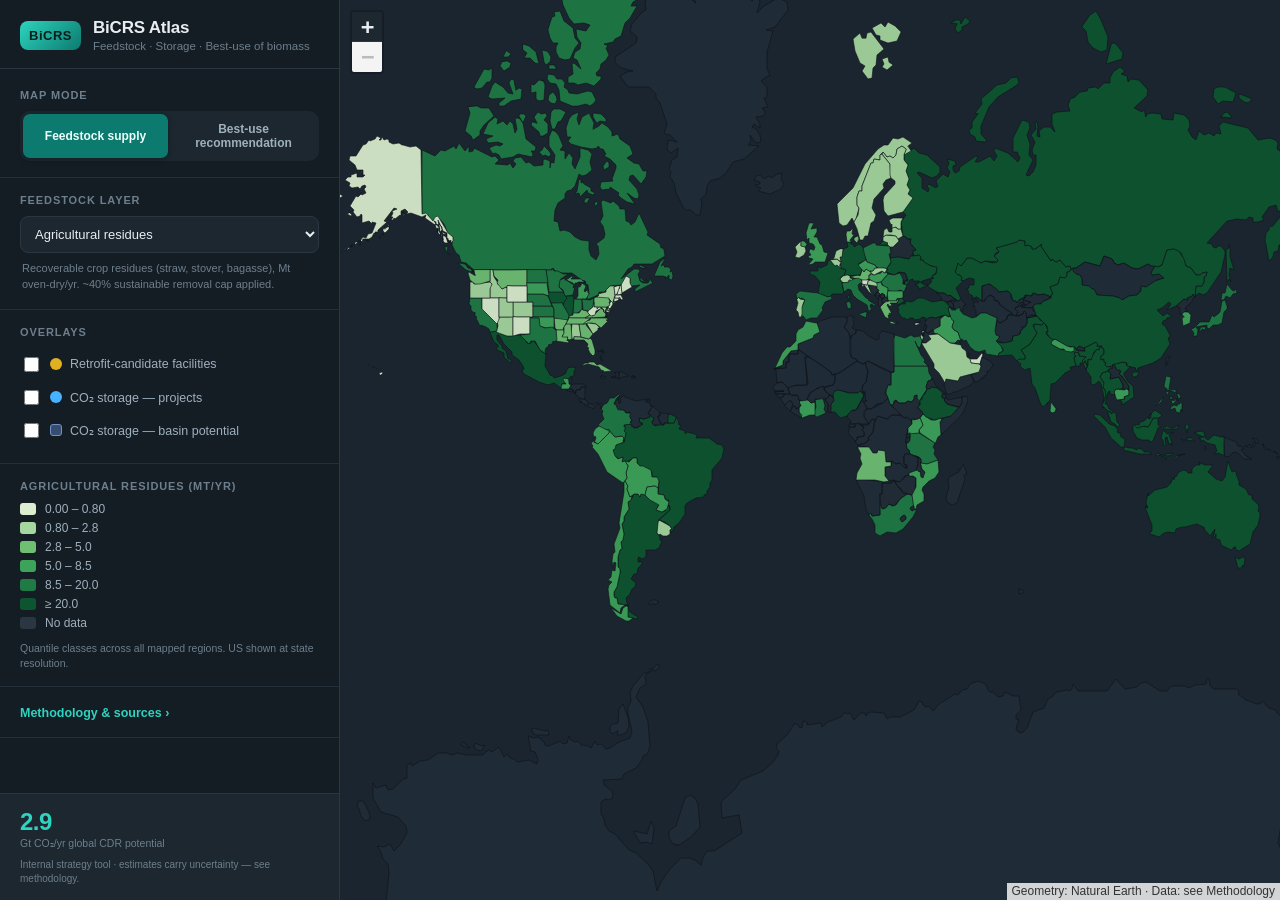
==== src/index.html @ 42951a10 "Initial commit: BiCRS Atlas — feedstock, storage & best-use map Interactive browser map overlaying b" ====
<!DOCTYPE html>
<html lang="en">
<head>
  <meta charset="utf-8" />
  <meta name="viewport" content="width=device-width, initial-scale=1.0" />
  <title>BiCRS Atlas — Feedstock, Storage & Best-Use Map</title>
  <link rel="stylesheet" href="vendor/leaflet.css" />
  <link rel="stylesheet" href="styles.css" />
</head>
<body>
  <!-- Sidebar: controls -->
  <aside id="sidebar">
    <header class="brand">
      <div class="brand-mark">BiCRS</div>
      <div class="brand-text">
        <h1>BiCRS Atlas</h1>
        <p>Feedstock · Storage · Best-use of biomass</p>
      </div>
    </header>

    <div class="panel-scroll">
      <section class="control-group">
        <h2>Map mode</h2>
        <div class="seg" id="mode-seg">
          <button class="seg-btn active" data-mode="feedstock">Feedstock supply</button>
          <button class="seg-btn" data-mode="recommendation">Best-use recommendation</button>
        </div>
      </section>

      <section class="control-group" id="feedstock-controls">
        <h2>Feedstock layer</h2>
        <select id="feedstock-select">
          <option value="ag_residues_odt_mt">Agricultural residues</option>
          <option value="forestry_residues_odt_mt">Forestry residues</option>
          <option value="msw_biogenic_mt">Municipal solid waste (biogenic)</option>
          <option value="animal_manure_odt_mt">Animal manure</option>
          <option value="human_wwtp_odt_mt">Human / WWTP biosolids</option>
        </select>
        <p class="hint" id="feedstock-hint"></p>
      </section>

      <section class="control-group">
        <h2>Overlays</h2>
        <label class="chk"><input type="checkbox" id="ov-facilities" /> <span class="sw sw-fac"></span> Retrofit-candidate facilities</label>
        <label class="chk"><input type="checkbox" id="ov-sites" /> <span class="sw sw-site"></span> CO₂ storage — projects</label>
        <label class="chk"><input type="checkbox" id="ov-basins" /> <span class="sw sw-basin"></span> CO₂ storage — basin potential</label>
      </section>

      <section class="control-group">
        <h2 id="legend-title">Legend</h2>
        <div id="legend"></div>
      </section>

      <section class="control-group">
        <button class="link-btn" id="open-method">Methodology &amp; sources ›</button>
      </section>
    </div>

    <footer class="side-foot">
      <div class="stat"><span id="stat-cdr">—</span><label>Gt CO₂/yr global CDR potential</label></div>
      <div class="disclaimer">Internal strategy tool · estimates carry uncertainty — see methodology.</div>
    </footer>
  </aside>

  <!-- Map -->
  <div id="map"></div>

  <!-- Detail panel (slides in on click) -->
  <aside id="detail" class="hidden">
    <button class="detail-close" id="detail-close">×</button>
    <div id="detail-body"></div>
  </aside>

  <!-- Methodology modal -->
  <div id="method-modal" class="modal hidden">
    <div class="modal-card">
      <button class="detail-close" id="method-close">×</button>
      <div id="method-body"></div>
    </div>
  </div>

  <!-- Hover tooltip -->
  <div id="hovertip" class="hovertip hidden"></div>

  <script src="vendor/leaflet.js"></script>
  <script src="../data/geo/geometry.js"></script>
  <script src="data_bundle.js"></script>
  <script src="app.js"></script>
</body>
</html>
---- src/vendor/leaflet.css ----
/* required styles */

.leaflet-pane,
.leaflet-tile,
.leaflet-marker-icon,
.leaflet-marker-shadow,
.leaflet-tile-container,
.leaflet-pane > svg,
.leaflet-pane > canvas,
.leaflet-zoom-box,
.leaflet-image-layer,
.leaflet-layer {
	position: absolute;
	left: 0;
	top: 0;
	}
.leaflet-container {
	overflow: hidden;
	}
.leaflet-tile,
.leaflet-marker-icon,
.leaflet-marker-shadow {
	-webkit-user-select: none;
	   -moz-user-select: none;
	        user-select: none;
	  -webkit-user-drag: none;
	}
/* Prevents IE11 from highlighting tiles in blue */
.leaflet-tile::selection {
	background: transparent;
}
/* Safari renders non-retina tile on retina better with this, but Chrome is worse */
.leaflet-safari .leaflet-tile {
	image-rendering: -webkit-optimize-contrast;
	}
/* hack that prevents hw layers "stretching" when loading new tiles */
.leaflet-safari .leaflet-tile-container {
	width: 1600px;
	height: 1600px;
	-webkit-transform-origin: 0 0;
	}
.leaflet-marker-icon,
.leaflet-marker-shadow {
	display: block;
	}
/* .leaflet-container svg: reset svg max-width decleration shipped in Joomla! (joomla.org) 3.x */
/* .leaflet-container img: map is broken in FF if you have max-width: 100% on tiles */
.leaflet-container .leaflet-overlay-pane svg {
	max-width: none !important;
	max-height: none !important;
	}
.leaflet-container .leaflet-marker-pane img,
.leaflet-container .leaflet-shadow-pane img,
.leaflet-container .leaflet-tile-pane img,
.leaflet-container img.leaflet-image-layer,
.leaflet-container .leaflet-tile {
	max-width: none !important;
	max-height: none !important;
	width: auto;
	padding: 0;
	}

.leaflet-container img.leaflet-tile {
	/* See: https://bugs.chromium.org/p/chromium/issues/detail?id=600120 */
	mix-blend-mode: plus-lighter;
}

.leaflet-container.leaflet-touch-zoom {
	-ms-touch-action: pan-x pan-y;
	touch-action: pan-x pan-y;
	}
.leaflet-container.leaflet-touch-drag {
	-ms-touch-action: pinch-zoom;
	/* Fallback for FF which doesn't support pinch-zoom */
	touch-action: none;
	touch-action: pinch-zoom;
}
.leaflet-container.leaflet-touch-drag.leaflet-touch-zoom {
	-ms-touch-action: none;
	touch-action: none;
}
.leaflet-container {
	-webkit-tap-highlight-color: transparent;
}
.leaflet-container a {
	-webkit-tap-highlight-color: rgba(51, 181, 229, 0.4);
}
.leaflet-tile {
	filter: inherit;
	visibility: hidden;
	}
.leaflet-tile-loaded {
	visibility: inherit;
	}
.leaflet-zoom-box {
	width: 0;
	height: 0;
	-moz-box-sizing: border-box;
	     box-sizing: border-box;
	z-index: 800;
	}
/* workaround for https://bugzilla.mozilla.org/show_bug.cgi?id=888319 */
.leaflet-overlay-pane svg {
	-moz-user-select: none;
	}

.leaflet-pane         { z-index: 400; }

.leaflet-tile-pane    { z-index: 200; }
.leaflet-overlay-pane { z-index: 400; }
.leaflet-shadow-pane  { z-index: 500; }
.leaflet-marker-pane  { z-index: 600; }
.leaflet-tooltip-pane   { z-index: 650; }
.leaflet-popup-pane   { z-index: 700; }

.leaflet-map-pane canvas { z-index: 100; }
.leaflet-map-pane svg    { z-index: 200; }

.leaflet-vml-shape {
	width: 1px;
	height: 1px;
	}
.lvml {
	behavior: url(#default#VML);
	display: inline-block;
	position: absolute;
	}


/* control positioning */

.leaflet-control {
	position: relative;
	z-index: 800;
	pointer-events: visiblePainted; /* IE 9-10 doesn't have auto */
	pointer-events: auto;
	}
.leaflet-top,
.leaflet-bottom {
	position: absolute;
	z-index: 1000;
	pointer-events: none;
	}
.leaflet-top {
	top: 0;
	}
.leaflet-right {
	right: 0;
	}
.leaflet-bottom {
	bottom: 0;
	}
.leaflet-left {
	left: 0;
	}
.leaflet-control {
	float: left;
	clear: both;
	}
.leaflet-right .leaflet-control {
	float: right;
	}
.leaflet-top .leaflet-control {
	margin-top: 10px;
	}
.leaflet-bottom .leaflet-control {
	margin-bottom: 10px;
	}
.leaflet-left .leaflet-control {
	margin-left: 10px;
	}
.leaflet-right .leaflet-control {
	margin-right: 10px;
	}


/* zoom and fade animations */

.leaflet-fade-anim .leaflet-popup {
	opacity: 0;
	-webkit-transition: opacity 0.2s linear;
	   -moz-transition: opacity 0.2s linear;
	        transition: opacity 0.2s linear;
	}
.leaflet-fade-anim .leaflet-map-pane .leaflet-popup {
	opacity: 1;
	}
.leaflet-zoom-animated {
	-webkit-transform-origin: 0 0;
	    -ms-transform-origin: 0 0;
	        transform-origin: 0 0;
	}
svg.leaflet-zoom-animated {
	will-change: transform;
}

.leaflet-zoom-anim .leaflet-zoom-animated {
	-webkit-transition: -webkit-transform 0.25s cubic-bezier(0,0,0.25,1);
	   -moz-transition:    -moz-transform 0.25s cubic-bezier(0,0,0.25,1);
	        transition:         transform 0.25s cubic-bezier(0,0,0.25,1);
	}
.leaflet-zoom-anim .leaflet-tile,
.leaflet-pan-anim .leaflet-tile {
	-webkit-transition: none;
	   -moz-transition: none;
	        transition: none;
	}

.leaflet-zoom-anim .leaflet-zoom-hide {
	visibility: hidden;
	}


/* cursors */

.leaflet-interactive {
	cursor: pointer;
	}
.leaflet-grab {
	cursor: -webkit-grab;
	cursor:    -moz-grab;
	cursor:         grab;
	}
.leaflet-crosshair,
.leaflet-crosshair .leaflet-interactive {
	cursor: crosshair;
	}
.leaflet-popup-pane,
.leaflet-control {
	cursor: auto;
	}
.leaflet-dragging .leaflet-grab,
.leaflet-dragging .leaflet-grab .leaflet-interactive,
.leaflet-dragging .leaflet-marker-draggable {
	cursor: move;
	cursor: -webkit-grabbing;
	cursor:    -moz-grabbing;
	cursor:         grabbing;
	}

/* marker & overlays interactivity */
.leaflet-marker-icon,
.leaflet-marker-shadow,
.leaflet-image-layer,
.leaflet-pane > svg path,
.leaflet-tile-container {
	pointer-events: none;
	}

.leaflet-marker-icon.leaflet-interactive,
.leaflet-image-layer.leaflet-interactive,
.leaflet-pane > svg path.leaflet-interactive,
svg.leaflet-image-layer.leaflet-interactive path {
	pointer-events: visiblePainted; /* IE 9-10 doesn't have auto */
	pointer-events: auto;
	}

/* visual tweaks */

.leaflet-container {
	background: #ddd;
	outline-offset: 1px;
	}
.leaflet-container a {
	color: #0078A8;
	}
.leaflet-zoom-box {
	border: 2px dotted #38f;
	background: rgba(255,255,255,0.5);
	}


/* general typography */
.leaflet-container {
	font-family: "Helvetica Neue", Arial, Helvetica, sans-serif;
	font-size: 12px;
	font-size: 0.75rem;
	line-height: 1.5;
	}


/* general toolbar styles */

.leaflet-bar {
	box-shadow: 0 1px 5px rgba(0,0,0,0.65);
	border-radius: 4px;
	}
.leaflet-bar a {
	background-color: #fff;
	border-bottom: 1px solid #ccc;
	width: 26px;
	height: 26px;
	line-height: 26px;
	display: block;
	text-align: center;
	text-decoration: none;
	color: black;
	}
.leaflet-bar a,
.leaflet-control-layers-toggle {
	background-position: 50% 50%;
	background-repeat: no-repeat;
	display: block;
	}
.leaflet-bar a:hover,
.leaflet-bar a:focus {
	background-color: #f4f4f4;
	}
.leaflet-bar a:first-child {
	border-top-left-radius: 4px;
	border-top-right-radius: 4px;
	}
.leaflet-bar a:last-child {
	border-bottom-left-radius: 4px;
	border-bottom-right-radius: 4px;
	border-bottom: none;
	}
.leaflet-bar a.leaflet-disabled {
	cursor: default;
	background-color: #f4f4f4;
	color: #bbb;
	}

.leaflet-touch .leaflet-bar a {
	width: 30px;
	height: 30px;
	line-height: 30px;
	}
.leaflet-touch .leaflet-bar a:first-child {
	border-top-left-radius: 2px;
	border-top-right-radius: 2px;
	}
.leaflet-touch .leaflet-bar a:last-child {
	border-bottom-left-radius: 2px;
	border-bottom-right-radius: 2px;
	}

/* zoom control */

.leaflet-control-zoom-in,
.leaflet-control-zoom-out {
	font: bold 18px 'Lucida Console', Monaco, monospace;
	text-indent: 1px;
	}

.leaflet-touch .leaflet-control-zoom-in, .leaflet-touch .leaflet-control-zoom-out  {
	font-size: 22px;
	}


/* layers control */

.leaflet-control-layers {
	box-shadow: 0 1px 5px rgba(0,0,0,0.4);
	background: #fff;
	border-radius: 5px;
	}
.leaflet-control-layers-toggle {
	background-image: url(images/layers.png);
	width: 36px;
	height: 36px;
	}
.leaflet-retina .leaflet-control-layers-toggle {
	background-image: url(images/layers-2x.png);
	background-size: 26px 26px;
	}
.leaflet-touch .leaflet-control-layers-toggle {
	width: 44px;
	height: 44px;
	}
.leaflet-control-layers .leaflet-control-layers-list,
.leaflet-control-layers-expanded .leaflet-control-layers-toggle {
	display: none;
	}
.leaflet-control-layers-expanded .leaflet-control-layers-list {
	display: block;
	position: relative;
	}
.leaflet-control-layers-expanded {
	padding: 6px 10px 6px 6px;
	color: #333;
	background: #fff;
	}
.leaflet-control-layers-scrollbar {
	overflow-y: scroll;
	overflow-x: hidden;
	padding-right: 5px;
	}
.leaflet-control-layers-selector {
	margin-top: 2px;
	position: relative;
	top: 1px;
	}
.leaflet-control-layers label {
	display: block;
	font-size: 13px;
	font-size: 1.08333em;
	}
.leaflet-control-layers-separator {
	height: 0;
	border-top: 1px solid #ddd;
	margin: 5px -10px 5px -6px;
	}

/* Default icon URLs */
.leaflet-default-icon-path { /* used only in path-guessing heuristic, see L.Icon.Default */
	background-image: url(images/marker-icon.png);
	}


/* attribution and scale controls */

.leaflet-container .leaflet-control-attribution {
	background: #fff;
	background: rgba(255, 255, 255, 0.8);
	margin: 0;
	}
.leaflet-control-attribution,
.leaflet-control-scale-line {
	padding: 0 5px;
	color: #333;
	line-height: 1.4;
	}
.leaflet-control-attribution a {
	text-decoration: none;
	}
.leaflet-control-attribution a:hover,
.leaflet-control-attribution a:focus {
	text-decoration: underline;
	}
.leaflet-attribution-flag {
	display: inline !important;
	vertical-align: baseline !important;
	width: 1em;
	height: 0.6669em;
	}
.leaflet-left .leaflet-control-scale {
	margin-left: 5px;
	}
.leaflet-bottom .leaflet-control-scale {
	margin-bottom: 5px;
	}
.leaflet-control-scale-line {
	border: 2px solid #777;
	border-top: none;
	line-height: 1.1;
	padding: 2px 5px 1px;
	white-space: nowrap;
	-moz-box-sizing: border-box;
	     box-sizing: border-box;
	background: rgba(255, 255, 255, 0.8);
	text-shadow: 1px 1px #fff;
	}
.leaflet-control-scale-line:not(:first-child) {
	border-top: 2px solid #777;
	border-bottom: none;
	margin-top: -2px;
	}
.leaflet-control-scale-line:not(:first-child):not(:last-child) {
	border-bottom: 2px solid #777;
	}

.leaflet-touch .leaflet-control-attribution,
.leaflet-touch .leaflet-control-layers,
.leaflet-touch .leaflet-bar {
	box-shadow: none;
	}
.leaflet-touch .leaflet-control-layers,
.leaflet-touch .leaflet-bar {
	border: 2px solid rgba(0,0,0,0.2);
	background-clip: padding-box;
	}


/* popup */

.leaflet-popup {
	position: absolute;
	text-align: center;
	margin-bottom: 20px;
	}
.leaflet-popup-content-wrapper {
	padding: 1px;
	text-align: left;
	border-radius: 12px;
	}
.leaflet-popup-content {
	margin: 13px 24px 13px 20px;
	line-height: 1.3;
	font-size: 13px;
	font-size: 1.08333em;
	min-height: 1px;
	}
.leaflet-popup-content p {
	margin: 17px 0;
	margin: 1.3em 0;
	}
.leaflet-popup-tip-container {
	width: 40px;
	height: 20px;
	position: absolute;
	left: 50%;
	margin-top: -1px;
	margin-left: -20px;
	overflow: hidden;
	pointer-events: none;
	}
.leaflet-popup-tip {
	width: 17px;
	height: 17px;
	padding: 1px;

	margin: -10px auto 0;
	pointer-events: auto;

	-webkit-transform: rotate(45deg);
	   -moz-transform: rotate(45deg);
	    -ms-transform: rotate(45deg);
	        transform: rotate(45deg);
	}
.leaflet-popup-content-wrapper,
.leaflet-popup-tip {
	background: white;
	color: #333;
	box-shadow: 0 3px 14px rgba(0,0,0,0.4);
	}
.leaflet-container a.leaflet-popup-close-button {
	position: absolute;
	top: 0;
	right: 0;
	border: none;
	text-align: center;
	width: 24px;
	height: 24px;
	font: 16px/24px Tahoma, Verdana, sans-serif;
	color: #757575;
	text-decoration: none;
	background: transparent;
	}
.leaflet-container a.leaflet-popup-close-button:hover,
.leaflet-container a.leaflet-popup-close-button:focus {
	color: #585858;
	}
.leaflet-popup-scrolled {
	overflow: auto;
	}

.leaflet-oldie .leaflet-popup-content-wrapper {
	-ms-zoom: 1;
	}
.leaflet-oldie .leaflet-popup-tip {
	width: 24px;
	margin: 0 auto;

	-ms-filter: "progid:DXImageTransform.Microsoft.Matrix(M11=0.70710678, M12=0.70710678, M21=-0.70710678, M22=0.70710678)";
	filter: progid:DXImageTransform.Microsoft.Matrix(M11=0.70710678, M12=0.70710678, M21=-0.70710678, M22=0.70710678);
	}

.leaflet-oldie .leaflet-control-zoom,
.leaflet-oldie .leaflet-control-layers,
.leaflet-oldie .leaflet-popup-content-wrapper,
.leaflet-oldie .leaflet-popup-tip {
	border: 1px solid #999;
	}


/* div icon */

.leaflet-div-icon {
	background: #fff;
	border: 1px solid #666;
	}


/* Tooltip */
/* Base styles for the element that has a tooltip */
.leaflet-tooltip {
	position: absolute;
	padding: 6px;
	background-color: #fff;
	border: 1px solid #fff;
	border-radius: 3px;
	color: #222;
	white-space: nowrap;
	-webkit-user-select: none;
	-moz-user-select: none;
	-ms-user-select: none;
	user-select: none;
	pointer-events: none;
	box-shadow: 0 1px 3px rgba(0,0,0,0.4);
	}
.leaflet-tooltip.leaflet-interactive {
	cursor: pointer;
	pointer-events: auto;
	}
.leaflet-tooltip-top:before,
.leaflet-tooltip-bottom:before,
.leaflet-tooltip-left:before,
.leaflet-tooltip-right:before {
	position: absolute;
	pointer-events: none;
	border: 6px solid transparent;
	background: transparent;
	content: "";
	}

/* Directions */

.leaflet-tooltip-bottom {
	margin-top: 6px;
}
.leaflet-tooltip-top {
	margin-top: -6px;
}
.leaflet-tooltip-bottom:before,
.leaflet-tooltip-top:before {
	left: 50%;
	margin-left: -6px;
	}
.leaflet-tooltip-top:before {
	bottom: 0;
	margin-bottom: -12px;
	border-top-color: #fff;
	}
.leaflet-tooltip-bottom:before {
	top: 0;
	margin-top: -12px;
	margin-left: -6px;
	border-bottom-color: #fff;
	}
.leaflet-tooltip-left {
	margin-left: -6px;
}
.leaflet-tooltip-right {
	margin-left: 6px;
}
.leaflet-tooltip-left:before,
.leaflet-tooltip-right:before {
	top: 50%;
	margin-top: -6px;
	}
.leaflet-tooltip-left:before {
	right: 0;
	margin-right: -12px;
	border-left-color: #fff;
	}
.leaflet-tooltip-right:before {
	left: 0;
	margin-left: -12px;
	border-right-color: #fff;
	}

/* Printing */

@media print {
	/* Prevent printers from removing background-images of controls. */
	.leaflet-control {
		-webkit-print-color-adjust: exact;
		print-color-adjust: exact;
		}
	}
---- src/styles.css ----
/* ============================================================
   BiCRS Atlas — design system
   Internal Frontier strategy tool. Clean, data-forward, neutral.
   ============================================================ */
:root {
  --bg: #0e1419;
  --ocean: #1b2530;
  --panel: #141c24;
  --panel-2: #1c2730;
  --line: #2a3742;
  --line-soft: #233039;
  --ink: #e8edf1;
  --ink-2: #9fb0bd;
  --ink-3: #6d7f8c;
  --accent: #2dd4bf;
  --accent-deep: #0d7a6f;
  --land-null: #2a3742;     /* land with no data */
  --shadow: 0 8px 30px rgba(0,0,0,.45);
  --r: 10px;
  --font: -apple-system, BlinkMacSystemFont, "Segoe UI", Roboto, Helvetica, Arial, sans-serif;
  --mono: ui-monospace, "SF Mono", Menlo, Consolas, monospace;
}

* { box-sizing: border-box; }
html, body { height: 100%; margin: 0; }
body {
  font-family: var(--font);
  color: var(--ink);
  background: var(--bg);
  overflow: hidden;
  -webkit-font-smoothing: antialiased;
}

/* ---------- Layout ---------- */
#map {
  position: absolute;
  top: 0; left: 340px; right: 0; bottom: 0;
  background: var(--ocean);
}
#sidebar {
  position: absolute;
  top: 0; left: 0; bottom: 0;
  width: 340px;
  background: var(--panel);
  border-right: 1px solid var(--line);
  display: flex;
  flex-direction: column;
  z-index: 1000;
}
.panel-scroll { flex: 1; overflow-y: auto; padding: 4px 0 14px; }

/* ---------- Brand ---------- */
.brand {
  display: flex; align-items: center; gap: 12px;
  padding: 18px 20px 16px;
  border-bottom: 1px solid var(--line);
}
.brand-mark {
  font-weight: 800; font-size: 13px; letter-spacing: .5px;
  background: linear-gradient(135deg, var(--accent), var(--accent-deep));
  color: #04201d; padding: 7px 9px; border-radius: 8px;
}
.brand-text h1 { font-size: 17px; margin: 0; letter-spacing: -.2px; }
.brand-text p { margin: 2px 0 0; font-size: 11.5px; color: var(--ink-3); }

/* ---------- Control groups ---------- */
.control-group { padding: 16px 20px; border-bottom: 1px solid var(--line-soft); }
.control-group h2 {
  font-size: 11px; text-transform: uppercase; letter-spacing: .9px;
  color: var(--ink-3); margin: 0 0 10px; font-weight: 600;
}

/* segmented control */
.seg { display: flex; background: var(--panel-2); border-radius: var(--r); padding: 3px; gap: 3px; }
.seg-btn {
  flex: 1; border: 0; background: transparent; color: var(--ink-2);
  font-size: 12px; font-weight: 600; padding: 8px 6px; border-radius: 7px;
  cursor: pointer; font-family: var(--font); transition: all .15s;
}
.seg-btn:hover { color: var(--ink); }
.seg-btn.active { background: var(--accent-deep); color: #eafffb; box-shadow: 0 1px 6px rgba(0,0,0,.3); }

select {
  width: 100%; background: var(--panel-2); color: var(--ink);
  border: 1px solid var(--line); border-radius: 8px; padding: 9px 10px;
  font-size: 13px; font-family: var(--font); cursor: pointer;
}
.hint { font-size: 11px; color: var(--ink-3); margin: 8px 2px 0; line-height: 1.45; }

/* checkboxes */
.chk {
  display: flex; align-items: center; gap: 8px; font-size: 12.5px;
  color: var(--ink-2); padding: 6px 0; cursor: pointer;
}
.chk input { accent-color: var(--accent); width: 15px; height: 15px; }
.sw { width: 12px; height: 12px; border-radius: 3px; display: inline-block; }
.sw-fac { background: #e0b020; border-radius: 50%; }
.sw-site { background: #46b3ff; border-radius: 50%; }
.sw-basin { background: rgba(120,170,255,.35); border: 1px solid #6f93c9; }

/* ---------- Legend ---------- */
#legend { display: flex; flex-direction: column; gap: 5px; }
.legend-row { display: flex; align-items: center; gap: 9px; font-size: 12px; color: var(--ink-2); }
.legend-row .box { width: 16px; height: 12px; border-radius: 3px; flex: none; }
.legend-grad { display: flex; height: 12px; border-radius: 3px; overflow: hidden; margin-bottom: 4px; }
.legend-grad span { flex: 1; }
.legend-scale { display: flex; justify-content: space-between; font-size: 10px; color: var(--ink-3); font-family: var(--mono); }
.legend-note { font-size: 10.5px; color: var(--ink-3); margin-top: 6px; line-height: 1.4; }

.link-btn {
  background: none; border: 0; color: var(--accent); font-size: 12.5px;
  cursor: pointer; padding: 0; font-family: var(--font); font-weight: 600;
}
.link-btn:hover { text-decoration: underline; }

/* ---------- Side footer ---------- */
.side-foot { padding: 14px 20px; border-top: 1px solid var(--line); background: var(--panel-2); }
.stat span { font-size: 24px; font-weight: 800; color: var(--accent); letter-spacing: -.5px; }
.stat label { display: block; font-size: 10.5px; color: var(--ink-3); margin-top: 1px; }
.disclaimer { font-size: 10px; color: var(--ink-3); margin-top: 9px; line-height: 1.4; }

/* ---------- Detail panel ---------- */
#detail {
  position: absolute; top: 14px; right: 14px; bottom: 14px; width: 380px;
  background: var(--panel); border: 1px solid var(--line); border-radius: 14px;
  box-shadow: var(--shadow); z-index: 1200; overflow-y: auto; padding: 22px 22px 26px;
  transition: transform .22s ease, opacity .22s ease;
}
#detail.hidden { transform: translateX(20px); opacity: 0; pointer-events: none; }
.detail-close {
  position: absolute; top: 12px; right: 14px; background: var(--panel-2);
  border: 1px solid var(--line); color: var(--ink-2); width: 28px; height: 28px;
  border-radius: 7px; font-size: 18px; line-height: 1; cursor: pointer;
}
.detail-close:hover { color: var(--ink); }

.d-region { font-size: 11px; color: var(--ink-3); text-transform: uppercase; letter-spacing: .8px; }
.d-name { font-size: 21px; font-weight: 800; margin: 2px 0 14px; letter-spacing: -.3px; }

.rec-card { background: var(--panel-2); border: 1px solid var(--line); border-radius: 12px; padding: 14px 15px; margin-bottom: 16px; }
.rec-card .rec-top { display: flex; align-items: center; gap: 10px; margin-bottom: 9px; }
.rec-pill { font-size: 11px; font-weight: 700; padding: 4px 9px; border-radius: 20px; color: #06140f; }
.rec-card h3 { font-size: 15px; margin: 0; }
.rec-meta { display: grid; grid-template-columns: 1fr 1fr; gap: 8px; margin: 10px 0; }
.rec-meta div { background: var(--panel); border-radius: 8px; padding: 8px 9px; }
.rec-meta .k { font-size: 10px; color: var(--ink-3); text-transform: uppercase; letter-spacing: .5px; }
.rec-meta .v { font-size: 14px; font-weight: 700; margin-top: 2px; }
.rationale { font-size: 12.5px; line-height: 1.55; color: var(--ink-2); margin: 4px 0 0; }
.runner { font-size: 11.5px; color: var(--ink-3); margin-top: 9px; }
.caveat, .flag { font-size: 11.5px; line-height: 1.5; padding: 8px 10px; border-radius: 8px; margin-top: 8px; }
.caveat { background: rgba(224,176,32,.08); border: 1px solid rgba(224,176,32,.25); color: #e6c878; }
.flag { background: rgba(255,90,90,.08); border: 1px solid rgba(255,90,90,.28); color: #f3a0a0; }
.caveat::before { content: "⚠ "; }
.flag::before { content: "⛔ "; }

.d-sec-title { font-size: 11px; text-transform: uppercase; letter-spacing: .8px; color: var(--ink-3); margin: 20px 0 8px; font-weight: 600; }
table.feed { width: 100%; border-collapse: collapse; font-size: 12px; }
table.feed td { padding: 7px 4px; border-bottom: 1px solid var(--line-soft); vertical-align: top; }
table.feed td.lab { color: var(--ink-2); }
table.feed td.val { text-align: right; font-weight: 700; font-family: var(--mono); white-space: nowrap; }
.unc { font-size: 10px; color: var(--ink-3); font-weight: 400; }
.src { font-size: 10px; color: var(--ink-3); line-height: 1.4; padding: 2px 4px 9px; border-bottom: 1px solid var(--line-soft); }
.chips { display: flex; flex-wrap: wrap; gap: 6px; margin-top: 4px; }
.chip { font-size: 10.5px; background: var(--panel-2); border: 1px solid var(--line); border-radius: 20px; padding: 3px 9px; color: var(--ink-2); }

/* ---------- Modal ---------- */
.modal { position: absolute; inset: 0; background: rgba(4,8,11,.66); z-index: 2000; display: flex; align-items: center; justify-content: center; }
.modal.hidden { display: none; }
.modal-card { position: relative; width: min(720px, 90vw); max-height: 86vh; overflow-y: auto; background: var(--panel); border: 1px solid var(--line); border-radius: 16px; padding: 30px 34px; box-shadow: var(--shadow); }
.modal-card h2 { margin: 0 0 6px; font-size: 20px; }
.modal-card h3 { font-size: 13px; text-transform: uppercase; letter-spacing: .6px; color: var(--accent); margin: 20px 0 7px; }
.modal-card p, .modal-card li { font-size: 13px; line-height: 1.6; color: var(--ink-2); }
.modal-card code { font-family: var(--mono); font-size: 12px; background: var(--panel-2); padding: 1px 5px; border-radius: 4px; }
.modal-card a { color: var(--accent); }

/* ---------- Hover tooltip ---------- */
.hovertip {
  position: absolute; z-index: 3000; pointer-events: none;
  background: rgba(10,16,20,.95); border: 1px solid var(--line);
  border-radius: 8px; padding: 7px 11px; font-size: 12px; color: var(--ink);
  box-shadow: var(--shadow); transform: translate(-50%, -120%); white-space: nowrap;
}
.hovertip .ht-name { font-weight: 700; }
.hovertip .ht-val { color: var(--accent); font-family: var(--mono); }
.hidden { display: none; }

/* ---------- Leaflet overrides ---------- */
.leaflet-container { background: var(--ocean); font-family: var(--font); }
.leaflet-popup-content-wrapper { background: var(--panel); color: var(--ink); border-radius: 10px; box-shadow: var(--shadow); }
.leaflet-popup-tip { background: var(--panel); }
.leaflet-popup-content { margin: 12px 14px; font-size: 12.5px; line-height: 1.5; }
.leaflet-popup-content b { color: var(--ink); }
.leaflet-bar a { background: var(--panel-2); color: var(--ink); border-bottom-color: var(--line); }
.leaflet-bar a:hover { background: var(--line); }
.pop-src { font-size: 10px; color: var(--ink-3); margin-top: 5px; }

@media (max-width: 760px) {
  #sidebar { width: 100%; height: 46%; bottom: auto; }
  #map { left: 0; top: 46%; }
  #detail { width: auto; left: 14px; }
}
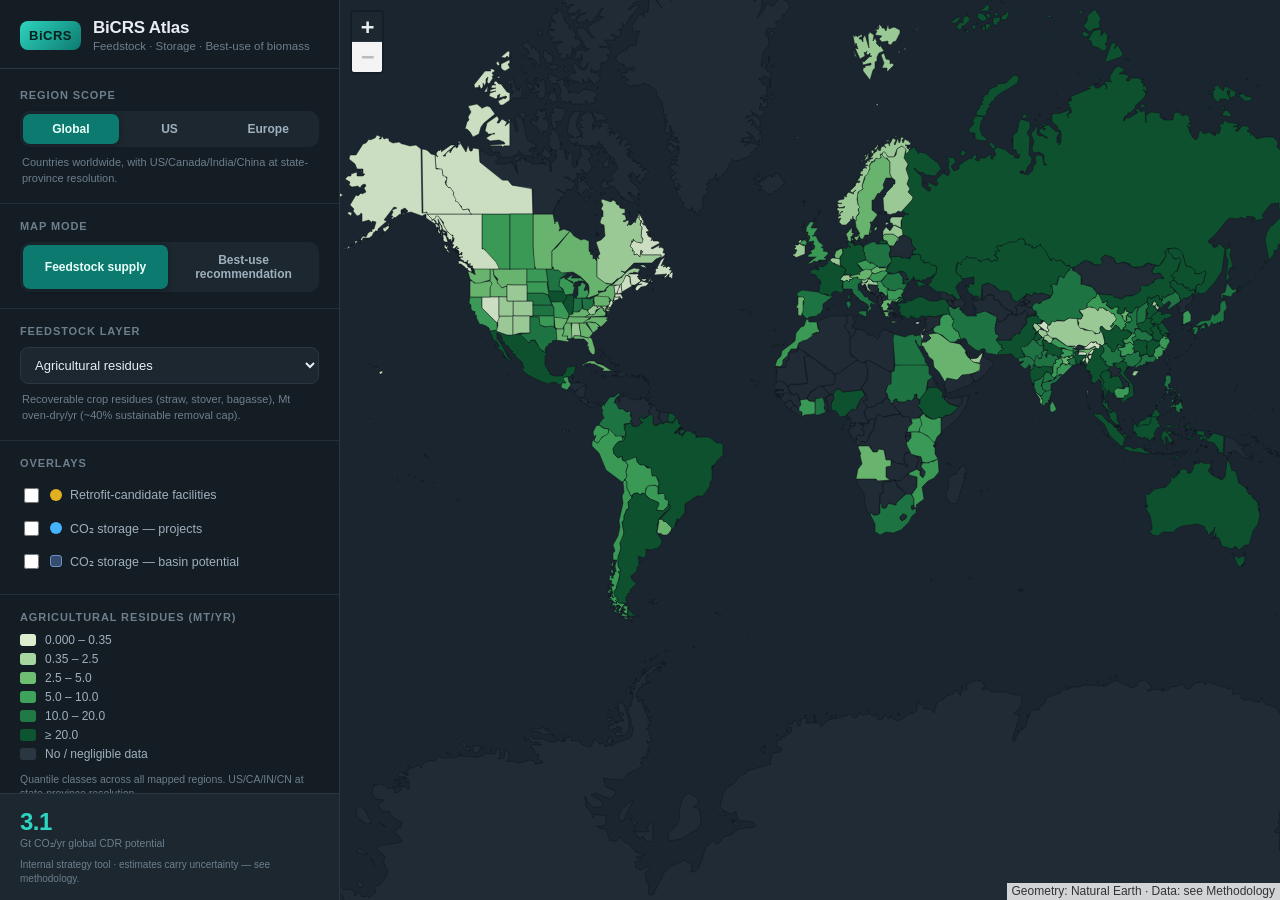
==== commit b7ecd791: "Integrate US + EU detail maps into one app with a scope switcher Unifies the three standalone maps (" ====
--- a/src/index.html
+++ b/src/index.html
@@ -20,6 +20,16 @@
 
     <div class="panel-scroll">
       <section class="control-group">
+        <h2>Region scope</h2>
+        <div class="seg" id="scope-seg">
+          <button class="seg-btn active" data-scope="global">Global</button>
+          <button class="seg-btn" data-scope="us">US</button>
+          <button class="seg-btn" data-scope="eu">Europe</button>
+        </div>
+        <p class="hint" id="scope-hint"></p>
+      </section>
+
+      <section class="control-group">
         <h2>Map mode</h2>
         <div class="seg" id="mode-seg">
           <button class="seg-btn active" data-mode="feedstock">Feedstock supply</button>
@@ -30,20 +40,18 @@
       <section class="control-group" id="feedstock-controls">
         <h2>Feedstock layer</h2>
         <select id="feedstock-select">
-          <option value="ag_residues_odt_mt">Agricultural residues</option>
-          <option value="forestry_residues_odt_mt">Forestry residues</option>
-          <option value="msw_biogenic_mt">Municipal solid waste (biogenic)</option>
-          <option value="animal_manure_odt_mt">Animal manure</option>
-          <option value="human_wwtp_odt_mt">Human / WWTP biosolids</option>
+          <option value="ag">Agricultural residues</option>
+          <option value="forestry">Forestry residues</option>
+          <option value="msw_biogenic">Municipal solid waste (biogenic)</option>
+          <option value="manure">Animal manure</option>
+          <option value="wwtp">Human / WWTP biosolids</option>
         </select>
         <p class="hint" id="feedstock-hint"></p>
       </section>
 
       <section class="control-group">
         <h2>Overlays</h2>
-        <label class="chk"><input type="checkbox" id="ov-facilities" /> <span class="sw sw-fac"></span> Retrofit-candidate facilities</label>
-        <label class="chk"><input type="checkbox" id="ov-sites" /> <span class="sw sw-site"></span> CO₂ storage — projects</label>
-        <label class="chk"><input type="checkbox" id="ov-basins" /> <span class="sw sw-basin"></span> CO₂ storage — basin potential</label>
+        <div id="overlay-list"></div>
       </section>
 
       <section class="control-group">
@@ -57,7 +65,7 @@
     </div>
 
     <footer class="side-foot">
-      <div class="stat"><span id="stat-cdr">—</span><label>Gt CO₂/yr global CDR potential</label></div>
+      <div class="stat"><span id="stat-cdr">—</span><label id="stat-label">Gt CO₂/yr global CDR potential</label></div>
       <div class="disclaimer">Internal strategy tool · estimates carry uncertainty — see methodology.</div>
     </footer>
   </aside>
@@ -83,6 +91,7 @@
   <div id="hovertip" class="hovertip hidden"></div>
 
   <script src="vendor/leaflet.js"></script>
+  <!-- Global scope preloaded; US/EU scope bundles are lazy-loaded by app.js on first switch. -->
   <script src="../data/geo/geometry.js"></script>
   <script src="data_bundle.js"></script>
   <script src="app.js"></script>
--- a/src/styles.css
+++ b/src/styles.css
@@ -97,6 +97,19 @@
 .sw-fac { background: #e0b020; border-radius: 50%; }
 .sw-site { background: #46b3ff; border-radius: 50%; }
 .sw-basin { background: rgba(120,170,255,.35); border: 1px solid #6f93c9; }
+/* US/EU detail-scope overlay swatches */
+.sw-wwtp  { background: #5bb0c7; border-radius: 50%; }
+.sw-proj  { background: #46b3ff; border-radius: 50%; }
+.sw-well6 { background: #46b3ff; }
+.sw-well5 { background: #c97be0; }
+.sw-form  { background: rgba(122,166,255,.5); border: 1px solid #6f93c9; }
+
+/* Region storage/density metrics grid (US/EU detail panels) */
+.d-metrics { display: grid; grid-template-columns: 1fr 1fr; gap: 8px; margin: 10px 0; }
+.d-metrics > div { background: var(--panel-2); border: 1px solid var(--line); border-radius: 8px; padding: 7px 9px; }
+.d-metrics .k { color: var(--ink-3); font-size: 10px; text-transform: uppercase; letter-spacing: .04em; }
+.d-metrics .v { font-size: 13px; margin-top: 2px; }
+.lowsup { color: #e6c06a; }
 
 /* ---------- Legend ---------- */
 #legend { display: flex; flex-direction: column; gap: 5px; }
@@ -153,6 +166,38 @@
 .caveat::before { content: "⚠ "; }
 .flag::before { content: "⛔ "; }
 
+/* ---------- Feedstock bar chart ---------- */
+.chart-card { background: var(--panel-2); border: 1px solid var(--line); border-radius: 12px; padding: 14px 15px; margin-bottom: 16px; }
+.chart-title { font-size: 14px; font-weight: 700; }
+.chart-sub { font-size: 10.5px; color: var(--ink-3); margin: 2px 0 12px; line-height: 1.4; }
+.bar-row { display: grid; grid-template-columns: 92px 1fr 48px; align-items: center; gap: 8px; margin-bottom: 7px; }
+.bar-label { font-size: 11px; color: var(--ink-2); line-height: 1.15; }
+.bar-track { background: var(--panel); border-radius: 5px; height: 16px; overflow: hidden; }
+.bar-fill { height: 100%; border-radius: 5px; min-width: 3px; transition: width .3s; }
+.bar-val { font-size: 11px; font-family: var(--mono); text-align: right; color: var(--ink); }
+.chart-total { font-size: 11.5px; color: var(--ink-2); margin-top: 10px; padding-top: 9px; border-top: 1px solid var(--line-soft); }
+.chart-total b { color: var(--accent); }
+
+/* ---------- Ranked CDR options ---------- */
+.rank-item { background: var(--panel-2); border: 1px solid var(--line); border-radius: 10px; padding: 11px 12px; margin-bottom: 9px; }
+.rank-head { display: flex; align-items: center; gap: 9px; }
+.rank-num { width: 20px; height: 20px; border-radius: 6px; color: #06140f; font-size: 11px; font-weight: 800; display: flex; align-items: center; justify-content: center; flex: none; }
+.rank-name { font-size: 13.5px; font-weight: 700; flex: 1; }
+.rank-badge { font-size: 9.5px; font-weight: 700; text-transform: uppercase; letter-spacing: .4px; padding: 3px 7px; border-radius: 20px; white-space: nowrap; }
+.rk-recommended { background: var(--accent-deep); color: #eafffb; }
+.rk-runnerup { background: #2c5a6e; color: #d6f0fb; }
+.rk-strongfit { background: #2c4a36; color: #b9e6c8; }
+.rk-possible { background: #4a4630; color: #e6dca0; }
+.rk-poorfit { background: #3a2a2a; color: #d8a8a8; }
+.rank-meta { font-size: 11px; color: var(--ink-3); font-family: var(--mono); margin: 7px 0 8px; }
+.rank-pc { display: grid; grid-template-columns: 1fr; gap: 4px; }
+.rank-pc ul { margin: 0; padding: 0; list-style: none; }
+.rank-pc li { font-size: 11px; line-height: 1.45; padding: 1px 0 1px 16px; position: relative; }
+.pc-pros li { color: #a7d8b5; }
+.pc-pros li::before { content: "+"; position: absolute; left: 3px; color: #5fb87a; font-weight: 700; }
+.pc-cons li { color: #d6a8a8; }
+.pc-cons li::before { content: "–"; position: absolute; left: 3px; color: #c97b7b; font-weight: 700; }
+
 .d-sec-title { font-size: 11px; text-transform: uppercase; letter-spacing: .8px; color: var(--ink-3); margin: 20px 0 8px; font-weight: 600; }
 table.feed { width: 100%; border-collapse: collapse; font-size: 12px; }
 table.feed td { padding: 7px 4px; border-bottom: 1px solid var(--line-soft); vertical-align: top; }
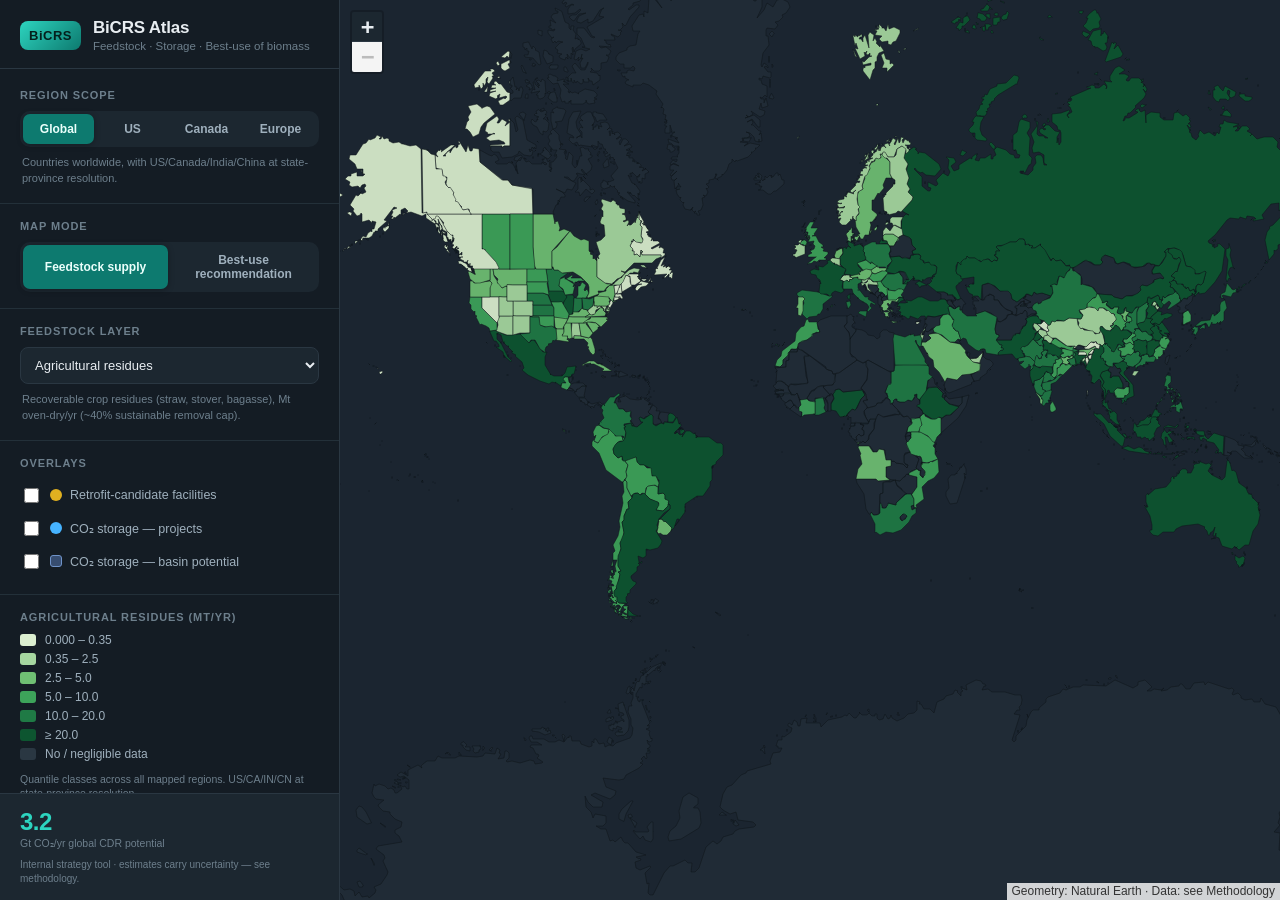
==== commit 8587edc2: "Add Canada census-division scope (county-equivalent) to the Atlas A fourth subnational scope mirrori" ====
--- a/src/index.html
+++ b/src/index.html
@@ -24,6 +24,7 @@
         <div class="seg" id="scope-seg">
           <button class="seg-btn active" data-scope="global">Global</button>
           <button class="seg-btn" data-scope="us">US</button>
+          <button class="seg-btn" data-scope="ca">Canada</button>
           <button class="seg-btn" data-scope="eu">Europe</button>
         </div>
         <p class="hint" id="scope-hint"></p>
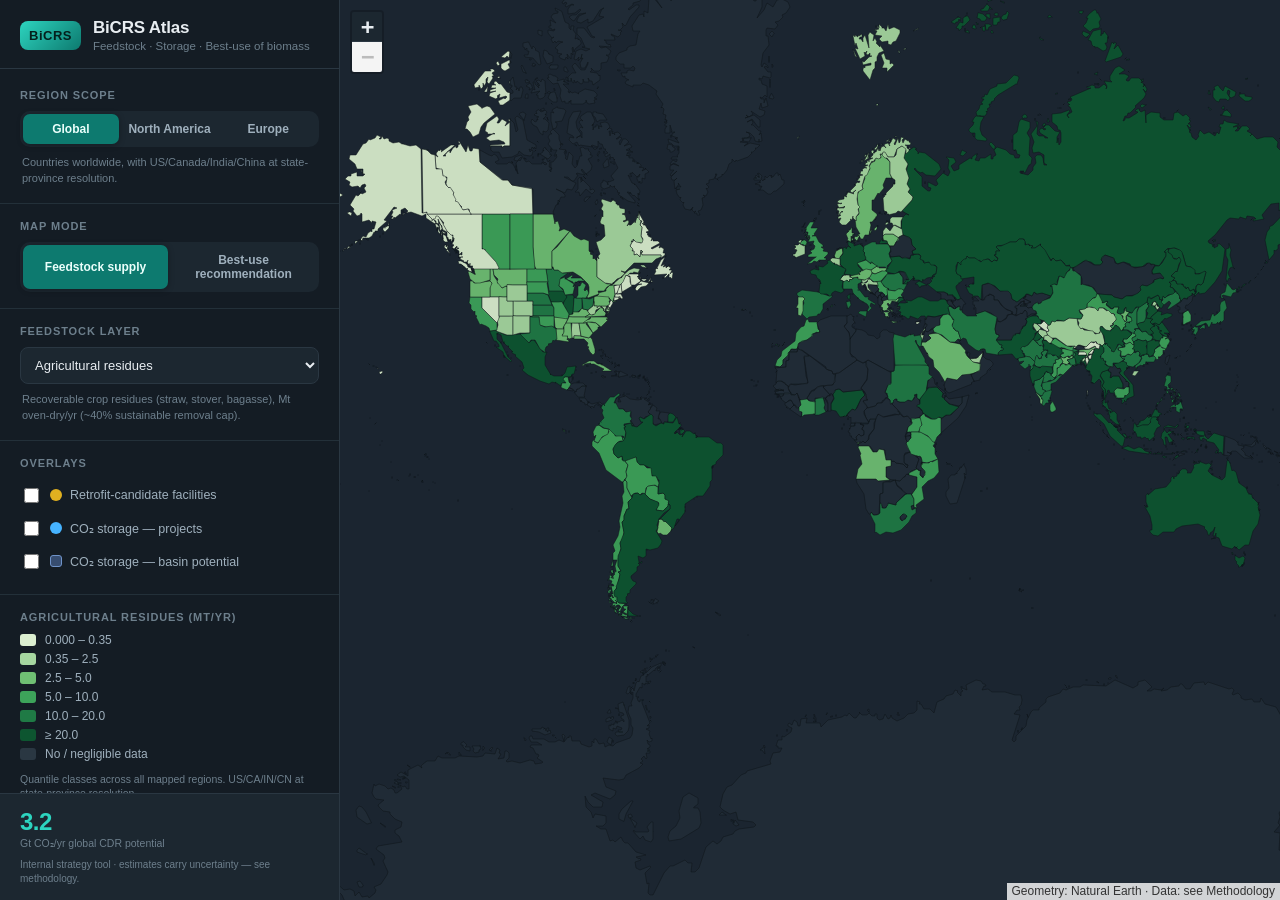
==== commit d74de2b2: "Merge US and Canada into a single North America scope Replace the separate US and Canada tabs with o" ====
--- a/src/index.html
+++ b/src/index.html
@@ -23,8 +23,7 @@
         <h2>Region scope</h2>
         <div class="seg" id="scope-seg">
           <button class="seg-btn active" data-scope="global">Global</button>
-          <button class="seg-btn" data-scope="us">US</button>
-          <button class="seg-btn" data-scope="ca">Canada</button>
+          <button class="seg-btn" data-scope="na">North America</button>
           <button class="seg-btn" data-scope="eu">Europe</button>
         </div>
         <p class="hint" id="scope-hint"></p>
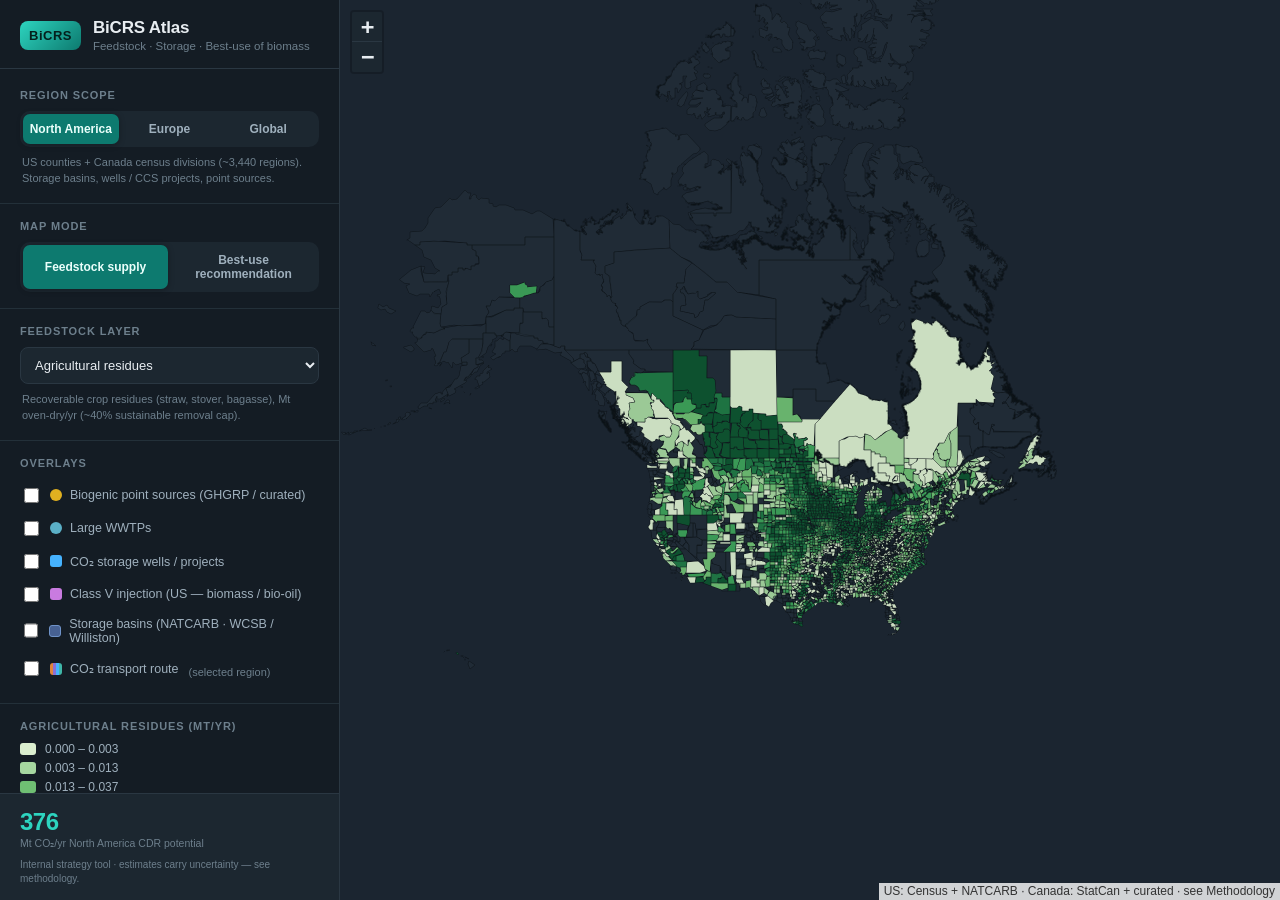
==== commit 706d2132: "Default to North America scope; move Global tab last The detail scopes now carry much richer informa" ====
--- a/src/index.html
+++ b/src/index.html
@@ -22,9 +22,9 @@
       <section class="control-group">
         <h2>Region scope</h2>
         <div class="seg" id="scope-seg">
-          <button class="seg-btn active" data-scope="global">Global</button>
-          <button class="seg-btn" data-scope="na">North America</button>
+          <button class="seg-btn active" data-scope="na">North America</button>
           <button class="seg-btn" data-scope="eu">Europe</button>
+          <button class="seg-btn" data-scope="global">Global</button>
         </div>
         <p class="hint" id="scope-hint"></p>
       </section>
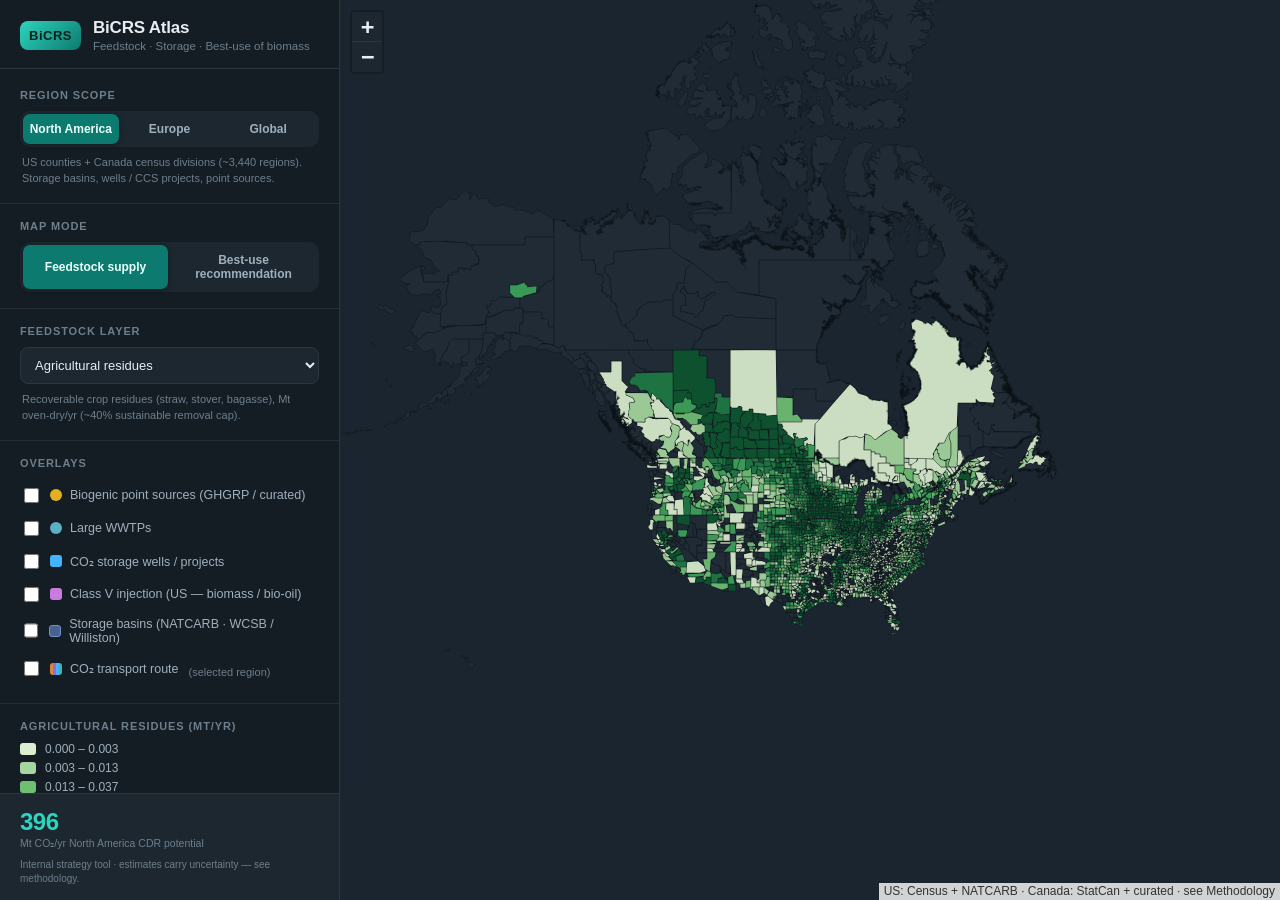
==== commit c3baba20: "Wildfire-fuels residue: add DOI + state treatments (TWIG), recalibrate yields, map layers, WCS poten" ====
--- a/src/index.html
+++ b/src/index.html
@@ -45,6 +45,8 @@
           <option value="msw_biogenic">Municipal solid waste (biogenic)</option>
           <option value="manure">Animal manure</option>
           <option value="wwtp">Human / WWTP biosolids</option>
+          <option value="forestry_fuels" class="na-only">Wildfire-fuels residue (subset of forestry)</option>
+          <option value="forestry_fuels_wcs" class="na-only">Wildfire-fuels residue (WCS potential)</option>
         </select>
         <p class="hint" id="feedstock-hint"></p>
       </section>
--- a/src/styles.css
+++ b/src/styles.css
@@ -138,12 +138,16 @@
   background: var(--panel); border: 1px solid var(--line); border-radius: 14px;
   box-shadow: var(--shadow); z-index: 1200; overflow-y: auto; padding: 22px 22px 26px;
   transition: transform .22s ease, opacity .22s ease;
+  /* Reserve the scrollbar gutter so a classic (non-overlay) scrollbar — e.g. Firefox/Windows —
+     never sits on top of content or the close button (which otherwise forces an off-centre click). */
+  scrollbar-gutter: stable;
 }
 #detail.hidden { transform: translateX(20px); opacity: 0; pointer-events: none; }
 .detail-close {
-  position: absolute; top: 12px; right: 14px; background: var(--panel-2);
-  border: 1px solid var(--line); color: var(--ink-2); width: 28px; height: 28px;
-  border-radius: 7px; font-size: 18px; line-height: 1; cursor: pointer;
+  position: absolute; top: 12px; right: 14px; z-index: 3; background: var(--panel-2);
+  border: 1px solid var(--line); color: var(--ink-2); width: 30px; height: 30px;
+  display: flex; align-items: center; justify-content: center;   /* centre the ✕ in its hit box */
+  border-radius: 7px; font-size: 19px; line-height: 1; cursor: pointer;
 }
 .detail-close:hover { color: var(--ink); }
 
@@ -158,6 +162,9 @@
 .rec-meta div { background: var(--panel); border-radius: 8px; padding: 8px 9px; }
 .rec-meta .k { font-size: 10px; color: var(--ink-3); text-transform: uppercase; letter-spacing: .5px; }
 .rec-meta .v { font-size: 14px; font-weight: 700; margin-top: 2px; }
+.delivered-cost { font-size: 12.5px; color: var(--ink); background: var(--panel); border: 1px solid var(--line);
+  border-radius: 8px; padding: 8px 10px; margin: 2px 0 10px; }
+.delivered-cost .dc-breakdown { color: var(--ink-3); font-size: 11px; }
 .rationale { font-size: 12.5px; line-height: 1.55; color: var(--ink-2); margin: 4px 0 0; }
 .runner { font-size: 11.5px; color: var(--ink-3); margin-top: 9px; }
 .caveat, .flag { font-size: 11.5px; line-height: 1.5; padding: 8px 10px; border-radius: 8px; margin-top: 8px; }
@@ -211,7 +218,7 @@
 /* ---------- Modal ---------- */
 .modal { position: absolute; inset: 0; background: rgba(4,8,11,.66); z-index: 2000; display: flex; align-items: center; justify-content: center; }
 .modal.hidden { display: none; }
-.modal-card { position: relative; width: min(720px, 90vw); max-height: 86vh; overflow-y: auto; background: var(--panel); border: 1px solid var(--line); border-radius: 16px; padding: 30px 34px; box-shadow: var(--shadow); }
+.modal-card { position: relative; width: min(720px, 90vw); max-height: 86vh; overflow-y: auto; background: var(--panel); border: 1px solid var(--line); border-radius: 16px; padding: 30px 34px; box-shadow: var(--shadow); scrollbar-gutter: stable; }
 .modal-card h2 { margin: 0 0 6px; font-size: 20px; }
 .modal-card h3 { font-size: 13px; text-transform: uppercase; letter-spacing: .6px; color: var(--accent); margin: 20px 0 7px; }
 .modal-card p, .modal-card li { font-size: 13px; line-height: 1.6; color: var(--ink-2); }
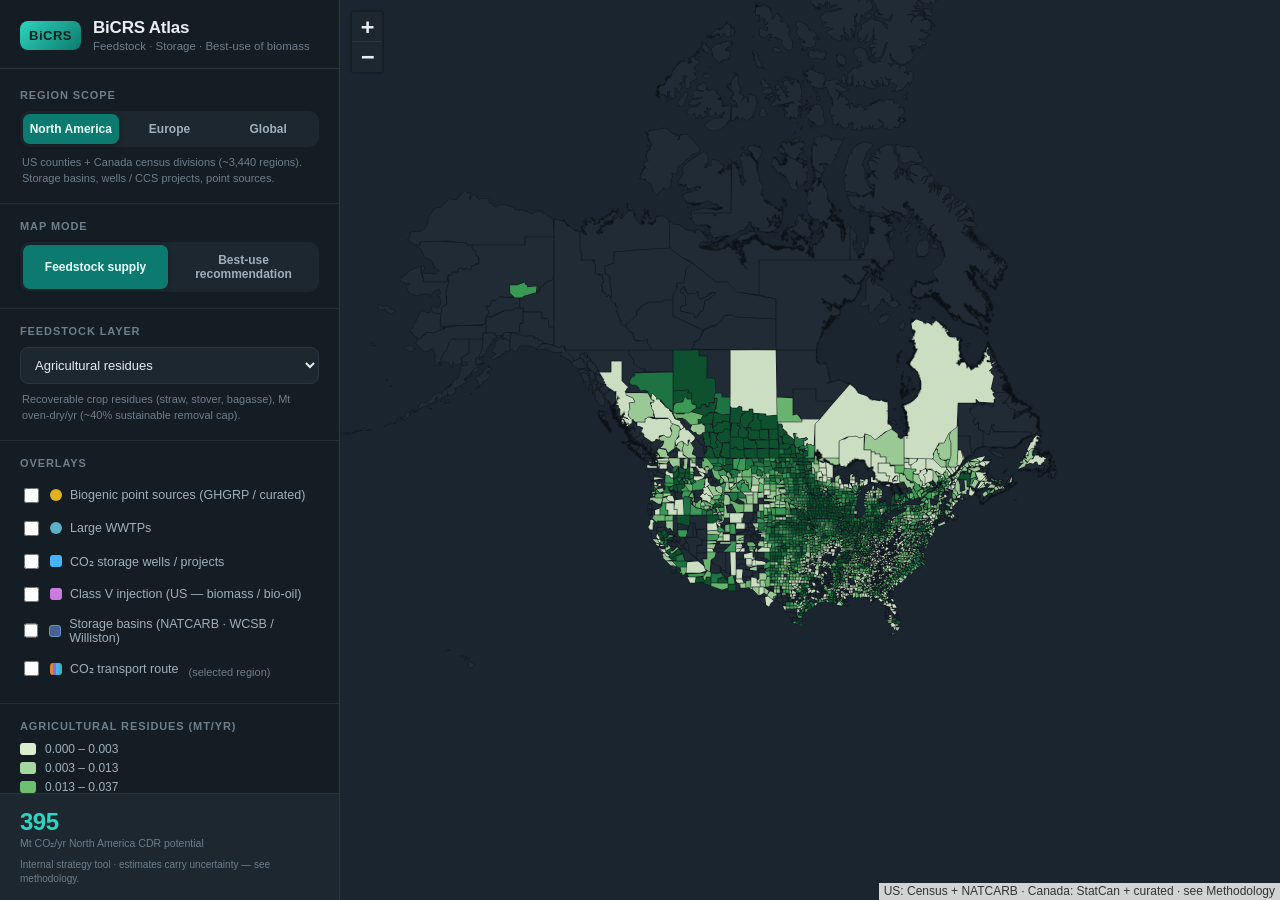
==== commit fca9d123: "Add Roads to Removal wildfire-thinning potential (replaces WCS scale-up layer); save R2R costs - scr" ====
--- a/src/index.html
+++ b/src/index.html
@@ -46,7 +46,7 @@
           <option value="manure">Animal manure</option>
           <option value="wwtp">Human / WWTP biosolids</option>
           <option value="forestry_fuels" class="na-only">Wildfire-fuels residue (subset of forestry)</option>
-          <option value="forestry_fuels_wcs" class="na-only">Wildfire-fuels residue (WCS potential)</option>
+          <option value="forestry_fuels_r2r" class="na-only">Wildfire-fuels potential (Roads to Removal)</option>
         </select>
         <p class="hint" id="feedstock-hint"></p>
       </section>
--- a/src/styles.css
+++ b/src/styles.css
@@ -190,6 +190,7 @@
 .rank-head { display: flex; align-items: center; gap: 9px; }
 .rank-num { width: 20px; height: 20px; border-radius: 6px; color: #06140f; font-size: 11px; font-weight: 800; display: flex; align-items: center; justify-content: center; flex: none; }
 .rank-name { font-size: 13.5px; font-weight: 700; flex: 1; }
+.rank-fs { font-weight: 500; font-size: 11.5px; opacity: .7; }
 .rank-badge { font-size: 9.5px; font-weight: 700; text-transform: uppercase; letter-spacing: .4px; padding: 3px 7px; border-radius: 20px; white-space: nowrap; }
 .rk-recommended { background: var(--accent-deep); color: #eafffb; }
 .rk-runnerup { background: #2c5a6e; color: #d6f0fb; }
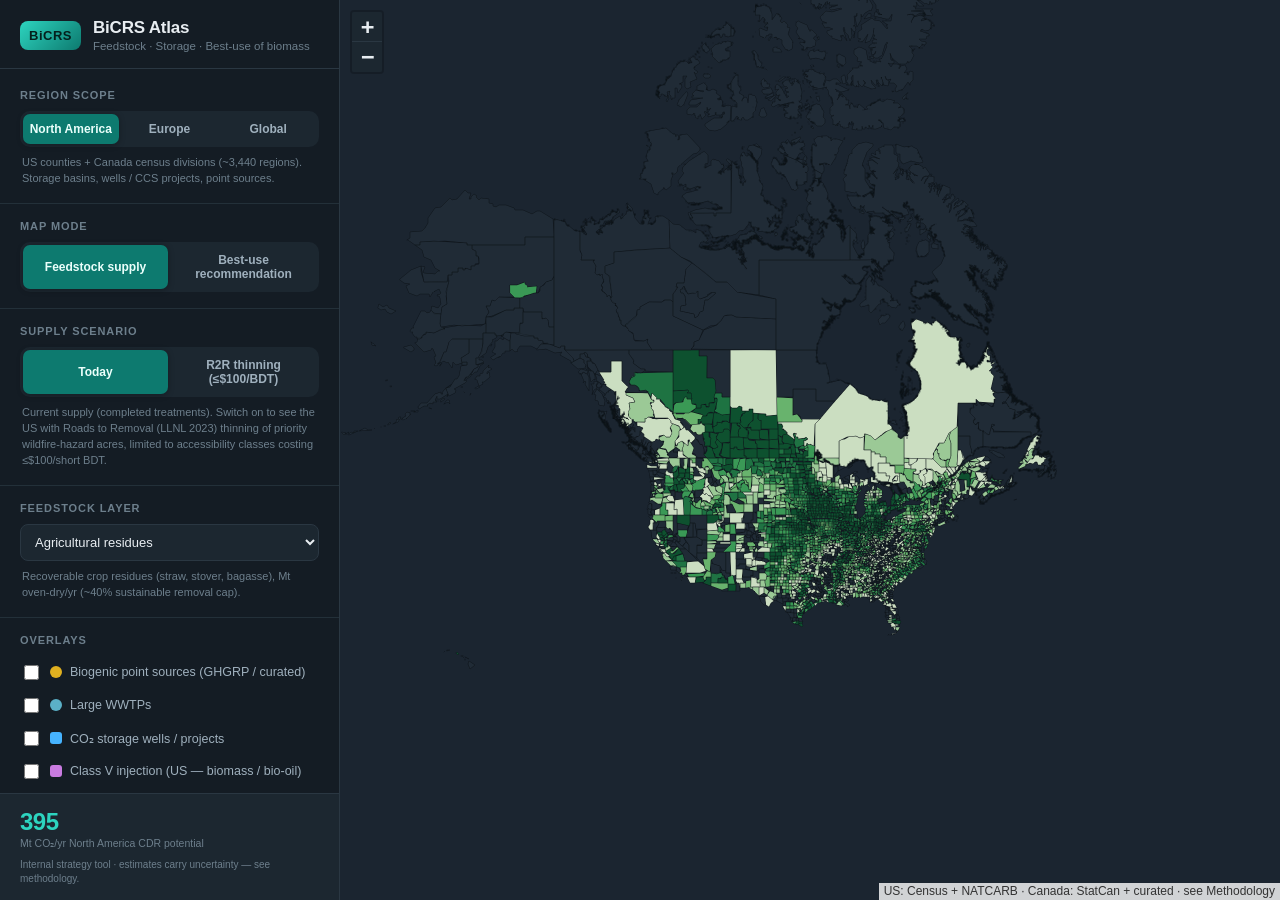
==== commit b83f14d6: "North America map: Supply scenario toggle (Today / Roads to Removal thinning <= $100/BDT) - scripts/" ====
--- a/src/index.html
+++ b/src/index.html
@@ -35,6 +35,15 @@
           <button class="seg-btn active" data-mode="feedstock">Feedstock supply</button>
           <button class="seg-btn" data-mode="recommendation">Best-use recommendation</button>
         </div>
+      </section>
+
+      <section class="control-group" id="scenario-controls" hidden>
+        <h2>Supply scenario</h2>
+        <div class="seg" id="scen-seg">
+          <button class="seg-btn active" data-scen="today">Today</button>
+          <button class="seg-btn" data-scen="r2r">R2R thinning (≤$100/BDT)</button>
+        </div>
+        <p class="hint" id="scen-hint"></p>
       </section>
 
       <section class="control-group" id="feedstock-controls">
